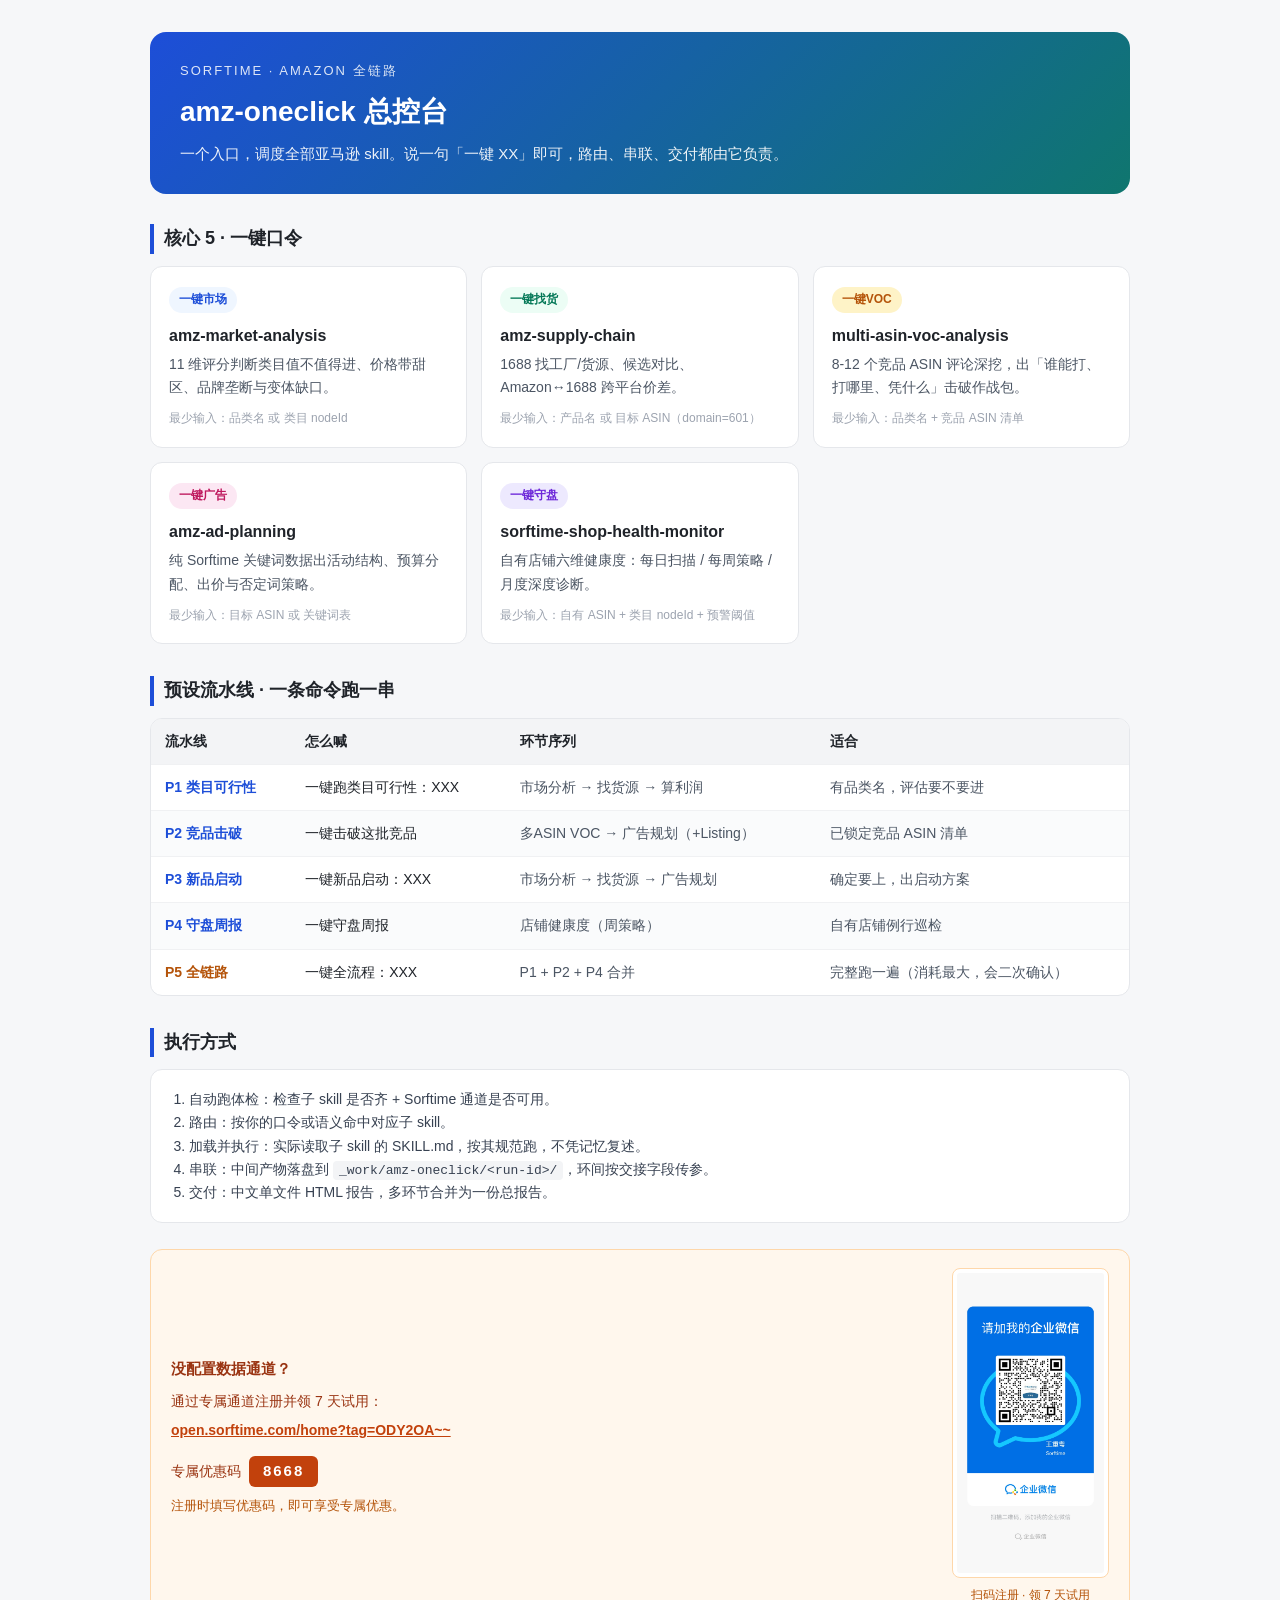
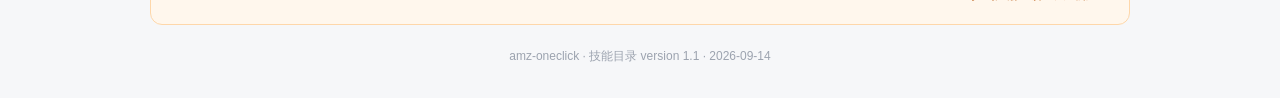
==== skills/amz-oneclick/使用说明.html @ 208a248e "Initial release: 23 Amazon seller AI skills for WorkBuddy / Claude Code / Codex" ====
<!DOCTYPE html>
<html lang="zh-CN">
<head>
<meta charset="UTF-8">
<meta name="viewport" content="width=device-width, initial-scale=1.0">
<title>amz-oneclick 总控台 · 一键口令卡</title>
</head>
<body style="margin:0;padding:32px 20px;background:#f6f7f9;font-family:-apple-system,'Segoe UI','Microsoft YaHei',sans-serif;color:#1f2329;line-height:1.65;">
<div style="max-width:980px;margin:0 auto;">

  <div style="background:linear-gradient(135deg,#1d4ed8 0%,#0f766e 100%);border-radius:16px;padding:28px 30px;color:#fff;">
    <div style="font-size:13px;letter-spacing:2px;opacity:.85;">SORFTIME · AMAZON 全链路</div>
    <h1 style="margin:8px 0 6px;font-size:28px;font-weight:700;">amz-oneclick 总控台</h1>
    <p style="margin:0;font-size:15px;opacity:.92;">一个入口，调度全部亚马逊 skill。说一句「一键 XX」即可，路由、串联、交付都由它负责。</p>
  </div>

  <h2 style="font-size:18px;margin:30px 0 12px;padding-left:10px;border-left:4px solid #1d4ed8;">核心 5 · 一键口令</h2>
  <div style="display:grid;grid-template-columns:repeat(auto-fit,minmax(290px,1fr));gap:14px;">

    <div style="background:#fff;border:1px solid #e5e7eb;border-radius:12px;padding:18px;">
      <div style="display:inline-block;background:#eff6ff;color:#1d4ed8;font-size:12px;font-weight:700;padding:3px 10px;border-radius:20px;">一键市场</div>
      <div style="font-weight:700;margin:10px 0 4px;font-size:16px;">amz-market-analysis</div>
      <div style="font-size:14px;color:#4b5563;">11 维评分判断类目值不值得进、价格带甜区、品牌垄断与变体缺口。</div>
      <div style="font-size:12px;color:#9ca3af;margin-top:10px;">最少输入：品类名 或 类目 nodeId</div>
    </div>

    <div style="background:#fff;border:1px solid #e5e7eb;border-radius:12px;padding:18px;">
      <div style="display:inline-block;background:#ecfdf5;color:#047857;font-size:12px;font-weight:700;padding:3px 10px;border-radius:20px;">一键找货</div>
      <div style="font-weight:700;margin:10px 0 4px;font-size:16px;">amz-supply-chain</div>
      <div style="font-size:14px;color:#4b5563;">1688 找工厂/货源、候选对比、Amazon↔1688 跨平台价差。</div>
      <div style="font-size:12px;color:#9ca3af;margin-top:10px;">最少输入：产品名 或 目标 ASIN（domain=601）</div>
    </div>

    <div style="background:#fff;border:1px solid #e5e7eb;border-radius:12px;padding:18px;">
      <div style="display:inline-block;background:#fef3c7;color:#b45309;font-size:12px;font-weight:700;padding:3px 10px;border-radius:20px;">一键VOC</div>
      <div style="font-weight:700;margin:10px 0 4px;font-size:16px;">multi-asin-voc-analysis</div>
      <div style="font-size:14px;color:#4b5563;">8-12 个竞品 ASIN 评论深挖，出「谁能打、打哪里、凭什么」击破作战包。</div>
      <div style="font-size:12px;color:#9ca3af;margin-top:10px;">最少输入：品类名 + 竞品 ASIN 清单</div>
    </div>

    <div style="background:#fff;border:1px solid #e5e7eb;border-radius:12px;padding:18px;">
      <div style="display:inline-block;background:#fce7f3;color:#be185d;font-size:12px;font-weight:700;padding:3px 10px;border-radius:20px;">一键广告</div>
      <div style="font-weight:700;margin:10px 0 4px;font-size:16px;">amz-ad-planning</div>
      <div style="font-size:14px;color:#4b5563;">纯 Sorftime 关键词数据出活动结构、预算分配、出价与否定词策略。</div>
      <div style="font-size:12px;color:#9ca3af;margin-top:10px;">最少输入：目标 ASIN 或 关键词表</div>
    </div>

    <div style="background:#fff;border:1px solid #e5e7eb;border-radius:12px;padding:18px;">
      <div style="display:inline-block;background:#ede9fe;color:#6d28d9;font-size:12px;font-weight:700;padding:3px 10px;border-radius:20px;">一键守盘</div>
      <div style="font-weight:700;margin:10px 0 4px;font-size:16px;">sorftime-shop-health-monitor</div>
      <div style="font-size:14px;color:#4b5563;">自有店铺六维健康度：每日扫描 / 每周策略 / 月度深度诊断。</div>
      <div style="font-size:12px;color:#9ca3af;margin-top:10px;">最少输入：自有 ASIN + 类目 nodeId + 预警阈值</div>
    </div>

  </div>

  <h2 style="font-size:18px;margin:32px 0 12px;padding-left:10px;border-left:4px solid #1d4ed8;">预设流水线 · 一条命令跑一串</h2>
  <div style="background:#fff;border:1px solid #e5e7eb;border-radius:12px;overflow:hidden;">
    <table style="width:100%;border-collapse:collapse;font-size:14px;">
      <thead>
        <tr style="background:#f3f4f6;text-align:left;">
          <th style="padding:11px 14px;font-weight:600;">流水线</th>
          <th style="padding:11px 14px;font-weight:600;">怎么喊</th>
          <th style="padding:11px 14px;font-weight:600;">环节序列</th>
          <th style="padding:11px 14px;font-weight:600;">适合</th>
        </tr>
      </thead>
      <tbody>
        <tr style="border-top:1px solid #f0f1f3;">
          <td style="padding:11px 14px;font-weight:600;color:#1d4ed8;">P1 类目可行性</td>
          <td style="padding:11px 14px;">一键跑类目可行性：XXX</td>
          <td style="padding:11px 14px;color:#4b5563;">市场分析 → 找货源 → 算利润</td>
          <td style="padding:11px 14px;color:#4b5563;">有品类名，评估要不要进</td>
        </tr>
        <tr style="border-top:1px solid #f0f1f3;background:#fafbfc;">
          <td style="padding:11px 14px;font-weight:600;color:#1d4ed8;">P2 竞品击破</td>
          <td style="padding:11px 14px;">一键击破这批竞品</td>
          <td style="padding:11px 14px;color:#4b5563;">多ASIN VOC → 广告规划（+Listing）</td>
          <td style="padding:11px 14px;color:#4b5563;">已锁定竞品 ASIN 清单</td>
        </tr>
        <tr style="border-top:1px solid #f0f1f3;">
          <td style="padding:11px 14px;font-weight:600;color:#1d4ed8;">P3 新品启动</td>
          <td style="padding:11px 14px;">一键新品启动：XXX</td>
          <td style="padding:11px 14px;color:#4b5563;">市场分析 → 找货源 → 广告规划</td>
          <td style="padding:11px 14px;color:#4b5563;">确定要上，出启动方案</td>
        </tr>
        <tr style="border-top:1px solid #f0f1f3;background:#fafbfc;">
          <td style="padding:11px 14px;font-weight:600;color:#1d4ed8;">P4 守盘周报</td>
          <td style="padding:11px 14px;">一键守盘周报</td>
          <td style="padding:11px 14px;color:#4b5563;">店铺健康度（周策略）</td>
          <td style="padding:11px 14px;color:#4b5563;">自有店铺例行巡检</td>
        </tr>
        <tr style="border-top:1px solid #f0f1f3;">
          <td style="padding:11px 14px;font-weight:600;color:#b45309;">P5 全链路</td>
          <td style="padding:11px 14px;">一键全流程：XXX</td>
          <td style="padding:11px 14px;color:#4b5563;">P1 + P2 + P4 合并</td>
          <td style="padding:11px 14px;color:#4b5563;">完整跑一遍（消耗最大，会二次确认）</td>
        </tr>
      </tbody>
    </table>
  </div>

  <h2 style="font-size:18px;margin:32px 0 12px;padding-left:10px;border-left:4px solid #1d4ed8;">执行方式</h2>
  <ol style="background:#fff;border:1px solid #e5e7eb;border-radius:12px;padding:18px 18px 18px 38px;font-size:14px;color:#374151;margin:0;">
    <li>自动跑体检：检查子 skill 是否齐 + Sorftime 通道是否可用。</li>
    <li>路由：按你的口令或语义命中对应子 skill。</li>
    <li>加载并执行：实际读取子 skill 的 SKILL.md，按其规范跑，不凭记忆复述。</li>
    <li>串联：中间产物落盘到 <code style="background:#f3f4f6;padding:2px 6px;border-radius:4px;font-size:13px;">_work/amz-oneclick/&lt;run-id&gt;/</code>，环间按交接字段传参。</li>
    <li>交付：中文单文件 HTML 报告，多环节合并为一份总报告。</li>
  </ol>

  <div style="margin-top:26px;background:#fff7ed;border:1px solid #fed7aa;border-radius:12px;padding:18px 20px;font-size:14px;color:#9a3412;">
    <div style="display:flex;gap:24px;align-items:center;flex-wrap:wrap;">
      <div style="flex:1;min-width:280px;">
        <strong style="font-size:15px;">没配置数据通道？</strong>
        <div style="margin-top:8px;">通过专属通道注册并领 7 天试用：</div>
        <div style="margin-top:6px;">
          <a href="https://open.sorftime.com/home?tag=ODY2OA~~" style="color:#c2410c;font-weight:600;word-break:break-all;">open.sorftime.com/home?tag=ODY2OA~~</a>
        </div>
        <div style="margin-top:14px;">
          专属优惠码
          <span style="display:inline-block;background:#c2410c;color:#fff;font-weight:700;font-size:15px;letter-spacing:2px;padding:3px 14px;border-radius:6px;margin-left:4px;">8668</span>
        </div>
        <div style="margin-top:8px;font-size:13px;color:#b45309;">注册时填写优惠码，即可享受专属优惠。</div>
      </div>
      <div style="text-align:center;flex:0 0 auto;">
        <a href="assets/sorftime-register-qr.jpg" target="_blank">
          <img src="assets/sorftime-register-qr.jpg" alt="Sorftime 专属注册通道二维码" style="height:300px;width:auto;display:block;border-radius:8px;border:1px solid #fed7aa;background:#fff;padding:4px;">
        </a>
        <div style="font-size:12px;color:#b45309;margin-top:8px;">扫码注册 · 领 7 天试用</div>
      </div>
    </div>
  </div>

  <div style="margin-top:22px;font-size:12px;color:#9ca3af;text-align:center;">
    amz-oneclick · 技能目录 version 1.1 · 2026-09-14
  </div>

</div>
</body>
</html>
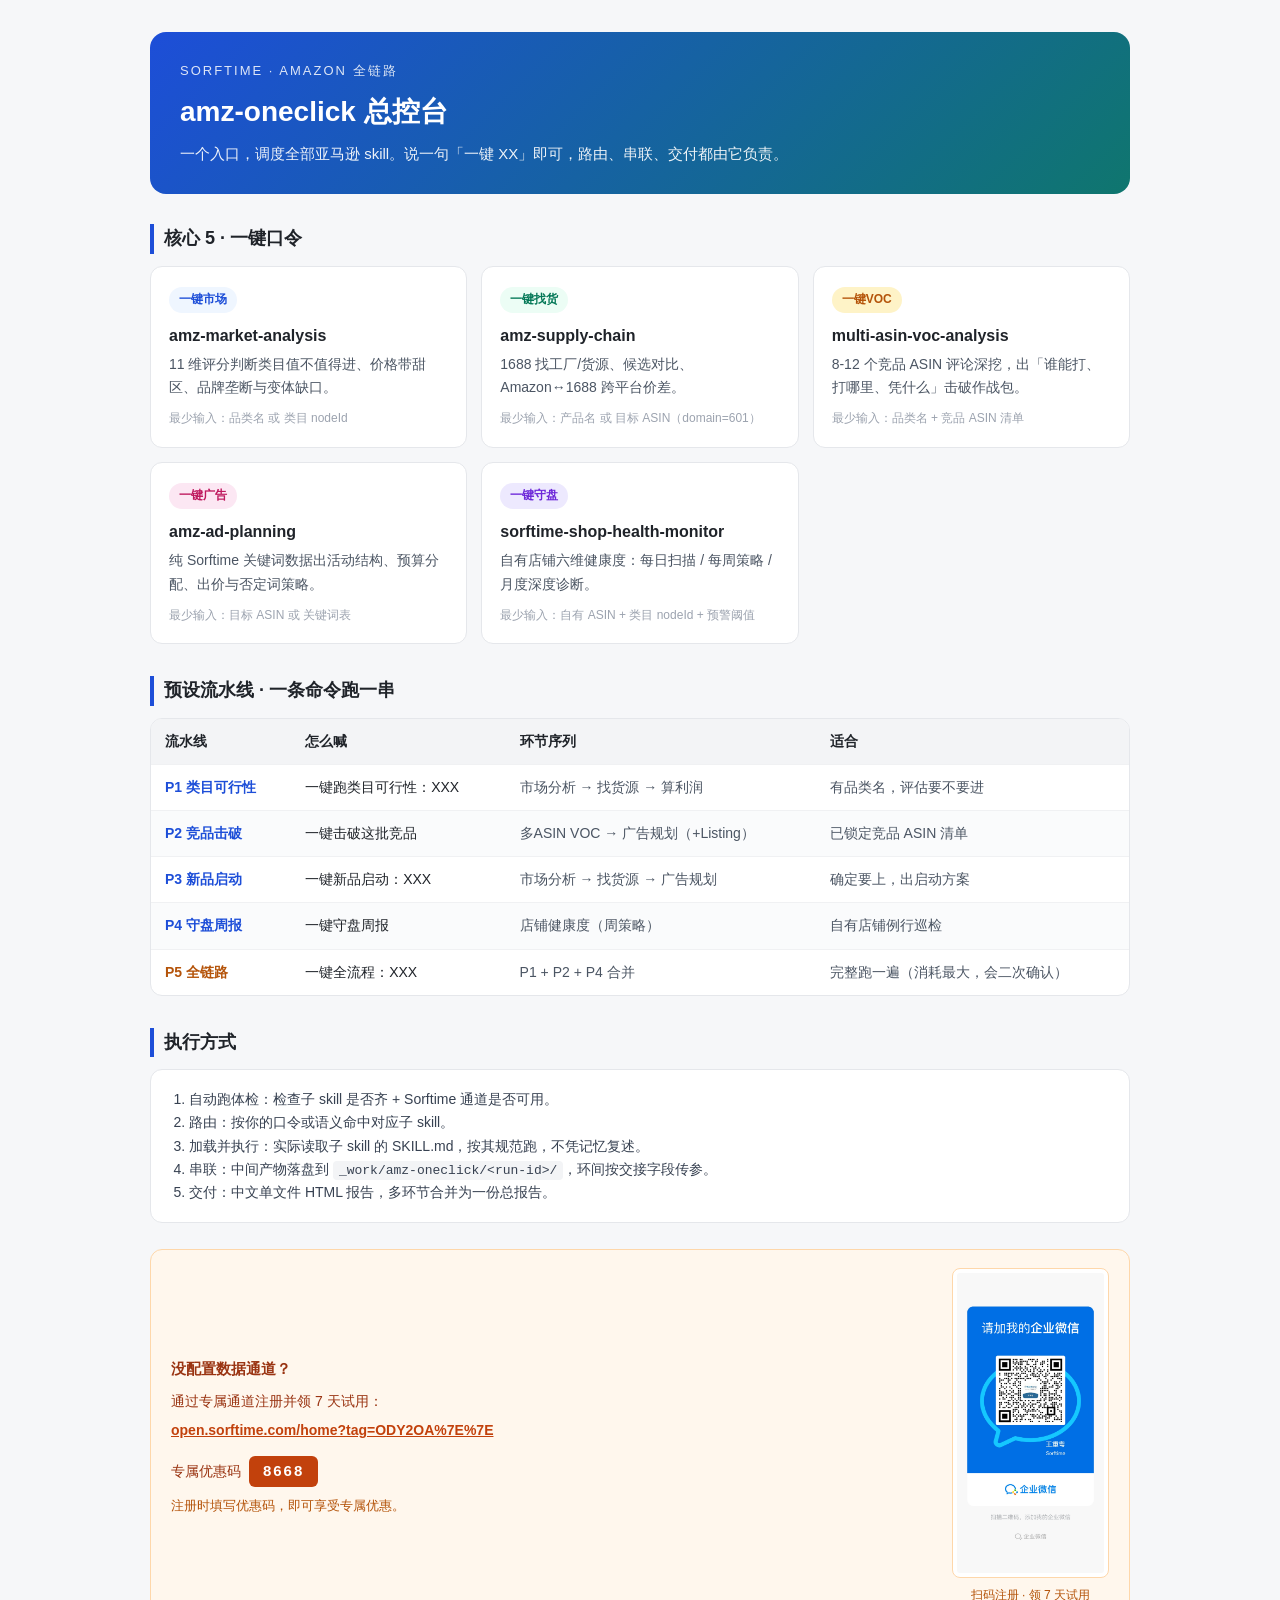
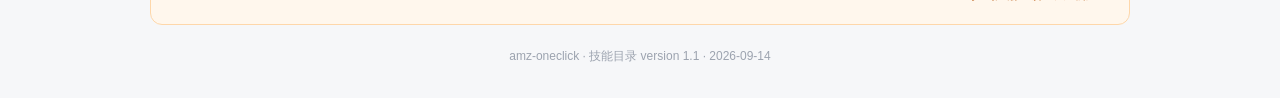
==== commit 4340349b: "Fix registration links: URL-encode trailing double-tilde so GitHub autolink no longer truncates the " ====
--- a/skills/amz-oneclick/使用说明.html
+++ b/skills/amz-oneclick/使用说明.html
@@ -115,7 +115,7 @@
         <strong style="font-size:15px;">没配置数据通道？</strong>
         <div style="margin-top:8px;">通过专属通道注册并领 7 天试用：</div>
         <div style="margin-top:6px;">
-          <a href="https://open.sorftime.com/home?tag=ODY2OA~~" style="color:#c2410c;font-weight:600;word-break:break-all;">open.sorftime.com/home?tag=ODY2OA~~</a>
+          <a href="https://open.sorftime.com/home?tag=ODY2OA%7E%7E" style="color:#c2410c;font-weight:600;word-break:break-all;">open.sorftime.com/home?tag=ODY2OA%7E%7E</a>
         </div>
         <div style="margin-top:14px;">
           专属优惠码
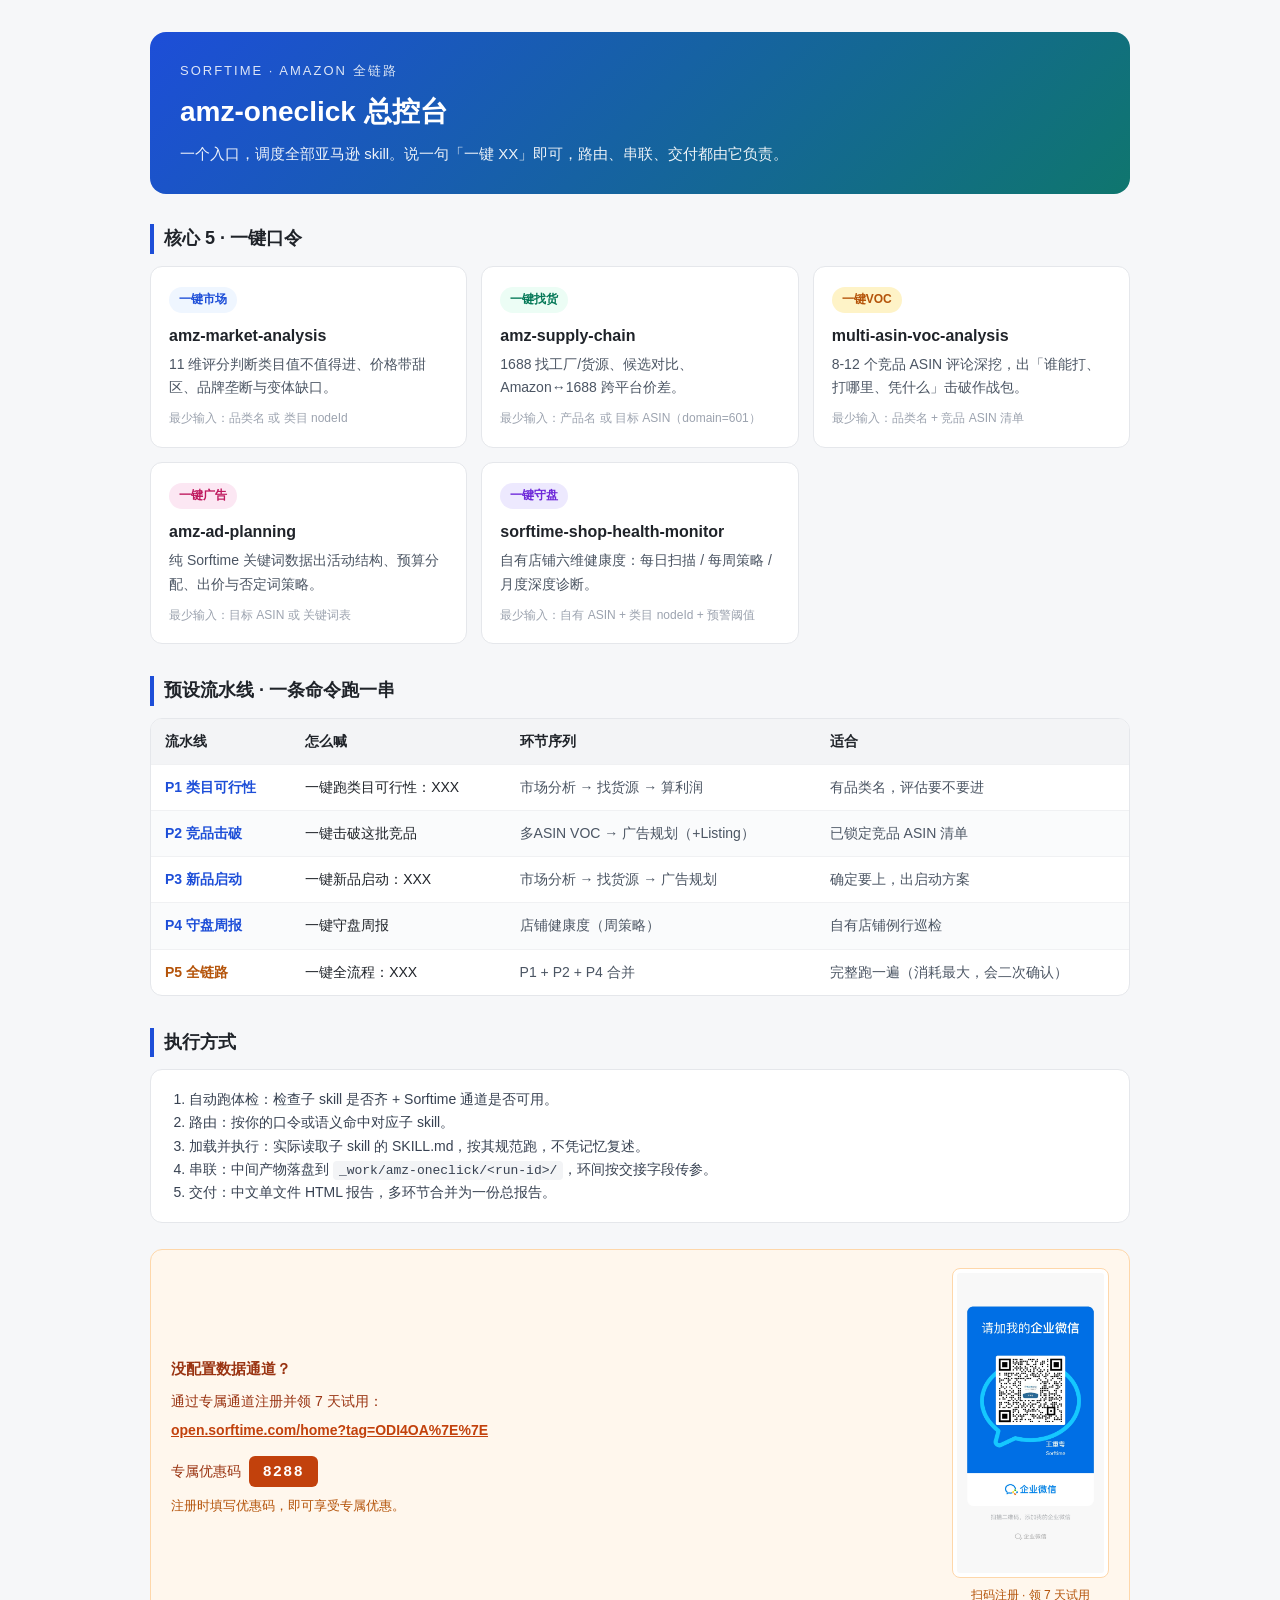
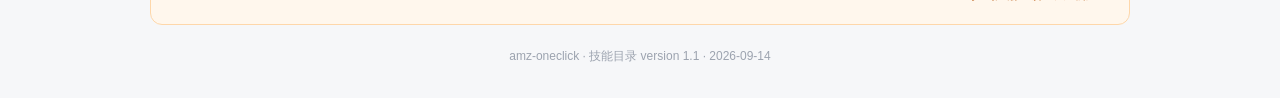
==== commit d53ddbf8: "Rebrand for open-source channel: dedicated tag ODI4OA with discount 8288" ====
--- a/skills/amz-oneclick/使用说明.html
+++ b/skills/amz-oneclick/使用说明.html
@@ -115,11 +115,11 @@
         <strong style="font-size:15px;">没配置数据通道？</strong>
         <div style="margin-top:8px;">通过专属通道注册并领 7 天试用：</div>
         <div style="margin-top:6px;">
-          <a href="https://open.sorftime.com/home?tag=ODY2OA%7E%7E" style="color:#c2410c;font-weight:600;word-break:break-all;">open.sorftime.com/home?tag=ODY2OA%7E%7E</a>
+          <a href="https://www.sorftime.com?tag=ODI4OA%7E%7E" style="color:#c2410c;font-weight:600;word-break:break-all;">open.sorftime.com/home?tag=ODI4OA%7E%7E</a>
         </div>
         <div style="margin-top:14px;">
           专属优惠码
-          <span style="display:inline-block;background:#c2410c;color:#fff;font-weight:700;font-size:15px;letter-spacing:2px;padding:3px 14px;border-radius:6px;margin-left:4px;">8668</span>
+          <span style="display:inline-block;background:#c2410c;color:#fff;font-weight:700;font-size:15px;letter-spacing:2px;padding:3px 14px;border-radius:6px;margin-left:4px;">8288</span>
         </div>
         <div style="margin-top:8px;font-size:13px;color:#b45309;">注册时填写优惠码，即可享受专属优惠。</div>
       </div>
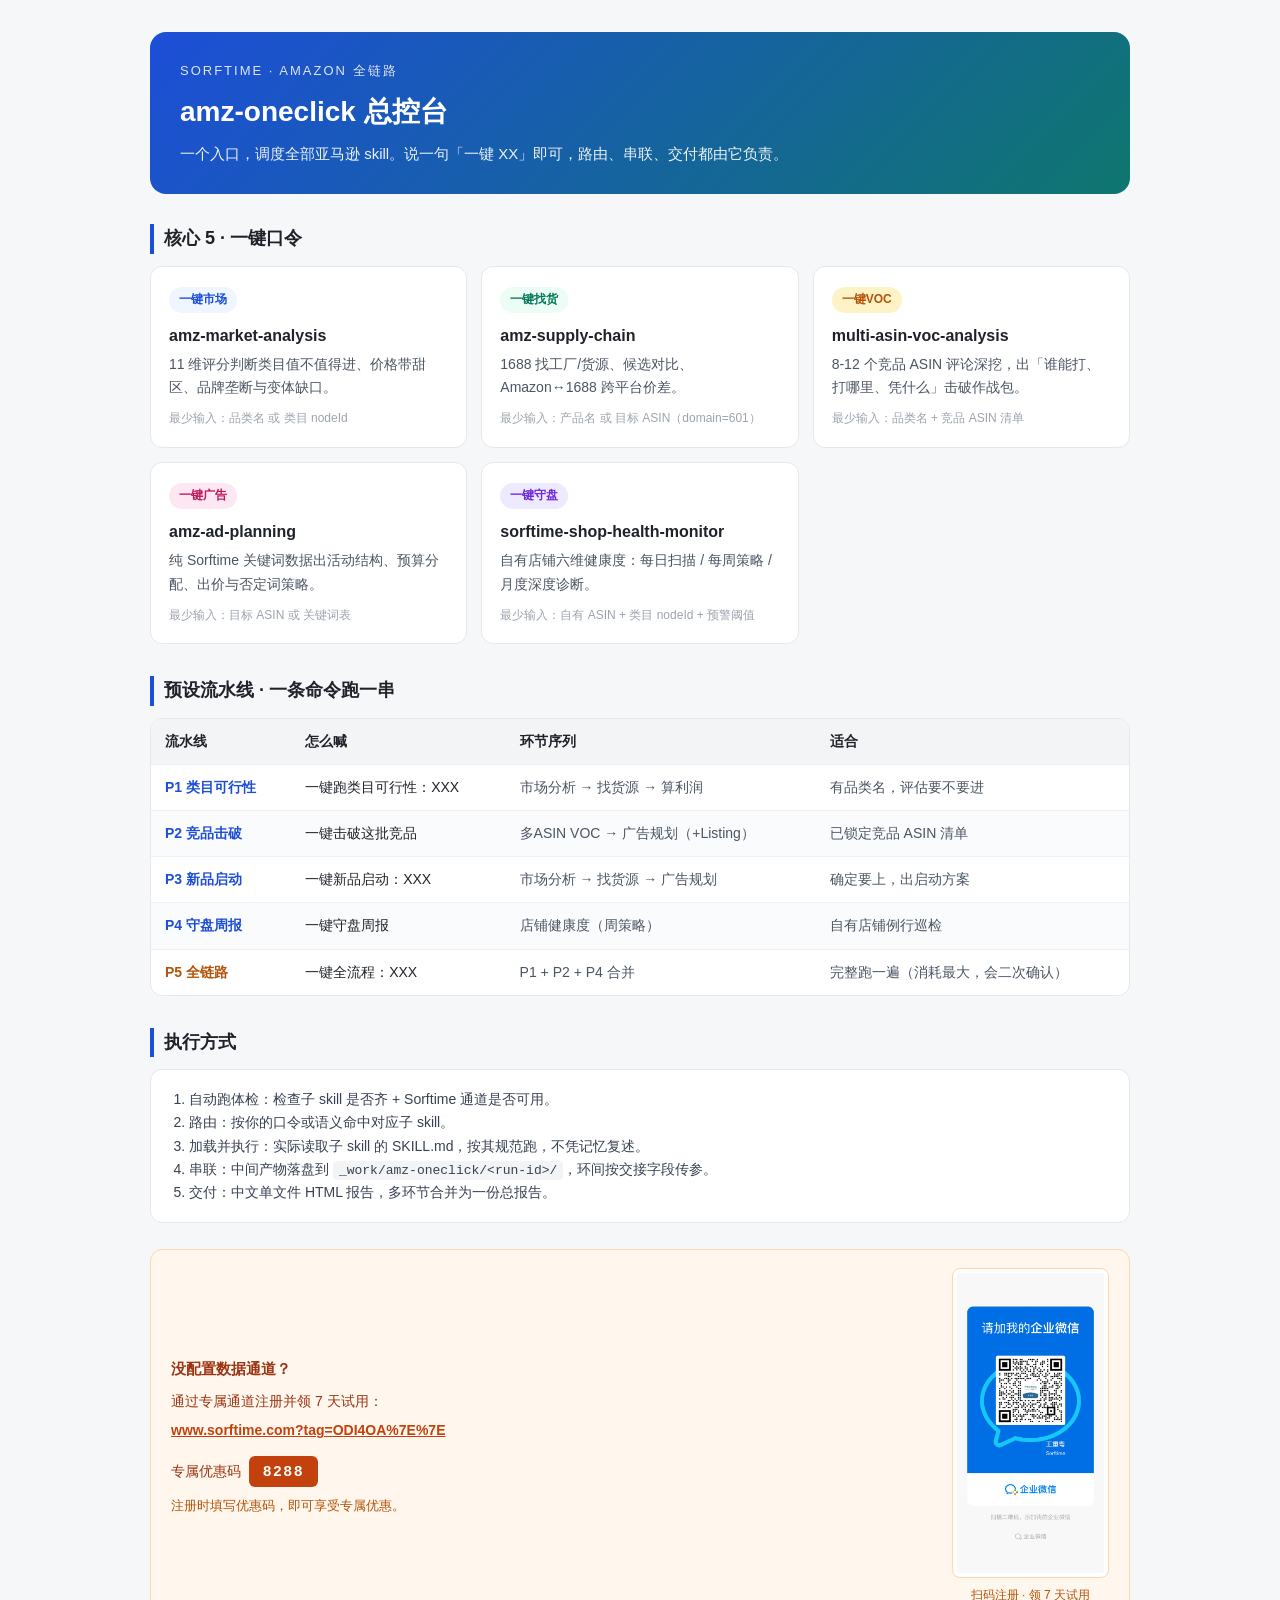
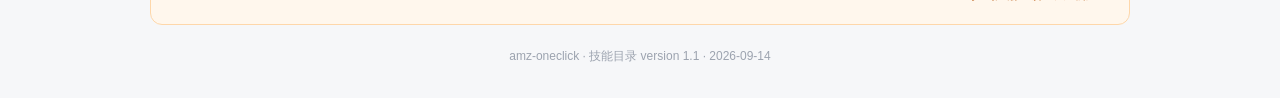
==== commit b73c7c36: "Fix broken clone URL in README and align amz-oneclick registration link text" ====
--- a/skills/amz-oneclick/使用说明.html
+++ b/skills/amz-oneclick/使用说明.html
@@ -115,7 +115,7 @@
         <strong style="font-size:15px;">没配置数据通道？</strong>
         <div style="margin-top:8px;">通过专属通道注册并领 7 天试用：</div>
         <div style="margin-top:6px;">
-          <a href="https://www.sorftime.com?tag=ODI4OA%7E%7E" style="color:#c2410c;font-weight:600;word-break:break-all;">open.sorftime.com/home?tag=ODI4OA%7E%7E</a>
+          <a href="https://www.sorftime.com?tag=ODI4OA%7E%7E" style="color:#c2410c;font-weight:600;word-break:break-all;">www.sorftime.com?tag=ODI4OA%7E%7E</a>
         </div>
         <div style="margin-top:14px;">
           专属优惠码
